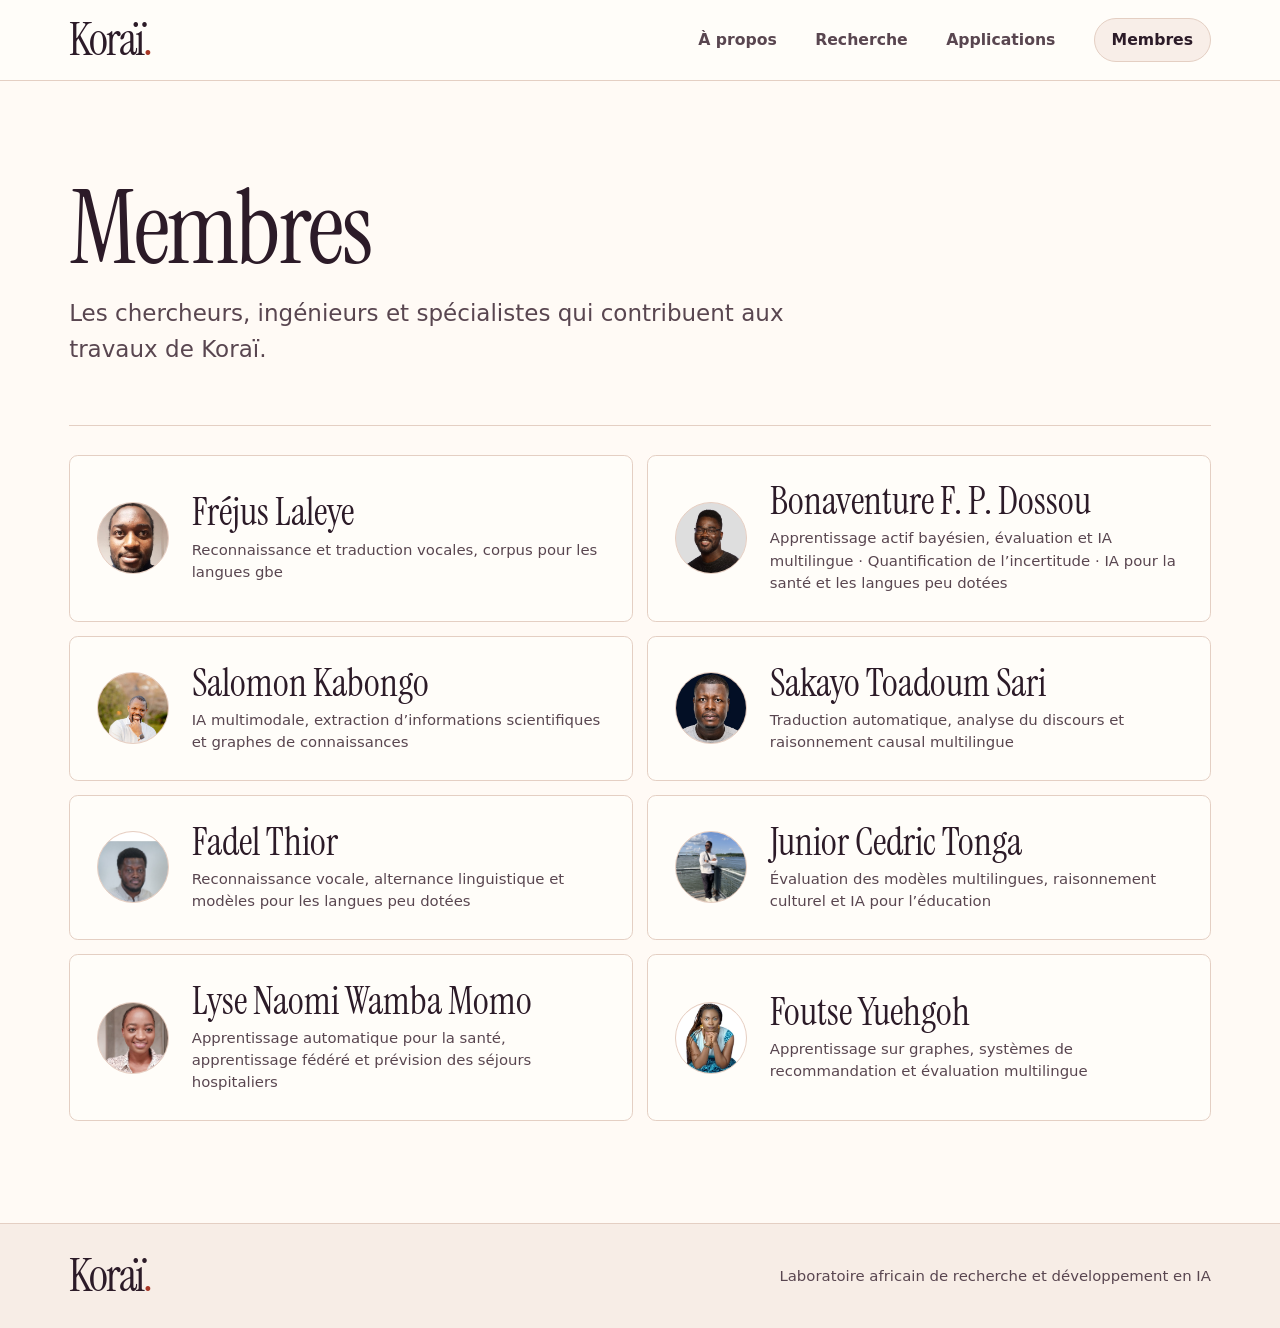
==== membres/index.html @ 8c5b4f64 "Publish Koraï lab website" ====
<!doctype html>
<html lang="fr">
<head>
  <meta charset="utf-8">
  <meta name="viewport" content="width=device-width, initial-scale=1">
  <meta name="theme-color" content="#fffaf5">
  <meta name="description" content="Annuaire des membres du laboratoire Koraï.">
  <title>Membres | Koraï</title>
  <link rel="icon" href="../assets/embleme-korai.png" type="image/png">
  <link rel="stylesheet" href="../assets/site.css">
</head>
<body>
  <a class="skip-link" href="#contenu">Aller au contenu</a>
  <header class="site-header">
    <div class="wrap site-header-inner">
      <a class="wordmark" href="../index.html" aria-label="Koraï, accueil">Koraï<span aria-hidden="true">.</span></a>
      <nav class="site-nav" aria-label="Navigation principale">
        <a href="../a-propos/index.html">À propos</a>
        <a href="../index.html#recherche">Recherche</a>
        <a href="../applications/index.html">Applications</a>
        <a class="nav-members" href="index.html" aria-current="page">Membres</a>
      </nav>
    </div>
  </header>

  <main class="wrap directory" id="contenu">
    <header class="page-intro">
      <h1>Membres</h1>
      <p class="page-lead">Les chercheurs, ingénieurs et spécialistes qui contribuent aux travaux de Koraï.</p>
    </header>
    <ul class="directory-list" aria-label="Membres de Koraï">
      <li>
        <a class="member-card" href="frejus-laleye/index.html">
          <img class="member-avatar" src="frejus-laleye/photo.jpg" alt="" width="72" height="72" loading="lazy" decoding="async">
          <span class="member-card-text">
            <span class="member-name">Fréjus Laleye</span>
            <span class="member-focus">Reconnaissance et traduction vocales, corpus pour les langues gbe</span>
          </span>
        </a>
      </li>
      <li>
        <a class="member-card" href="bonaventure-dossou/index.html">
          <img class="member-avatar" src="bonaventure-dossou/photo.jpg" alt="" width="72" height="72" loading="lazy" decoding="async">
          <span class="member-card-text">
            <span class="member-name">Bonaventure F. P. Dossou</span>
            <span class="member-focus">Apprentissage actif bayésien, évaluation et IA multilingue · Quantification de l’incertitude · IA pour la santé et les langues peu dotées</span>
          </span>
        </a>
      </li>
      <li>
        <a class="member-card" href="salomon-kabongo/index.html">
          <img class="member-avatar" src="salomon-kabongo/photo.jpg" alt="" width="72" height="72" loading="lazy" decoding="async">
          <span class="member-card-text">
            <span class="member-name">Salomon Kabongo</span>
            <span class="member-focus">IA multimodale, extraction d’informations scientifiques et graphes de connaissances</span>
          </span>
        </a>
      </li>
      <li>
        <a class="member-card" href="sakayo-toadoum-sari/index.html">
          <img class="member-avatar" src="sakayo-toadoum-sari/photo.jpg" alt="" width="72" height="72" loading="lazy" decoding="async">
          <span class="member-card-text">
            <span class="member-name">Sakayo Toadoum Sari</span>
            <span class="member-focus">Traduction automatique, analyse du discours et raisonnement causal multilingue</span>
          </span>
        </a>
      </li>
      <li>
        <a class="member-card" href="fadel-thior/index.html">
          <img class="member-avatar" src="fadel-thior/photo.jpg" alt="" width="72" height="72" loading="lazy" decoding="async">
          <span class="member-card-text">
            <span class="member-name">Fadel Thior</span>
            <span class="member-focus">Reconnaissance vocale, alternance linguistique et modèles pour les langues peu dotées</span>
          </span>
        </a>
      </li>
      <li>
        <a class="member-card" href="junior-cedric-tonga/index.html">
          <img class="member-avatar" src="junior-cedric-tonga/photo.jpg" alt="" width="72" height="72" loading="lazy" decoding="async">
          <span class="member-card-text">
            <span class="member-name">Junior Cedric Tonga</span>
            <span class="member-focus">Évaluation des modèles multilingues, raisonnement culturel et IA pour l’éducation</span>
          </span>
        </a>
      </li>
      <li>
        <a class="member-card" href="lyse-naomi-wamba-momo/index.html">
          <img class="member-avatar" src="lyse-naomi-wamba-momo/photo.jpg" alt="" width="72" height="72" loading="lazy" decoding="async">
          <span class="member-card-text">
            <span class="member-name">Lyse Naomi Wamba Momo</span>
            <span class="member-focus">Apprentissage automatique pour la santé, apprentissage fédéré et prévision des séjours hospitaliers</span>
          </span>
        </a>
      </li>
      <li>
        <a class="member-card" href="foutse-yuehgoh/index.html">
          <img class="member-avatar" src="foutse-yuehgoh/photo.jpg" alt="" width="72" height="72" loading="lazy" decoding="async">
          <span class="member-card-text">
            <span class="member-name">Foutse Yuehgoh</span>
            <span class="member-focus">Apprentissage sur graphes, systèmes de recommandation et évaluation multilingue</span>
          </span>
        </a>
      </li>
    </ul>
  </main>

  <footer class="site-footer">
    <div class="wrap footer-inner">
      <a class="wordmark" href="../index.html" aria-label="Koraï, accueil">Koraï<span aria-hidden="true">.</span></a>
      <p>Laboratoire africain de recherche et développement en IA</p>
    </div>
  </footer>
</body>
</html>
---- assets/site.css ----
@font-face {
  font-family: "Instrument Serif";
  src: url("fonts/instrument-serif.woff2") format("woff2");
  font-style: normal;
  font-weight: 400;
  font-display: swap;
}

@font-face {
  font-family: "Instrument Serif";
  src: url("fonts/instrument-serif-italic.woff2") format("woff2");
  font-style: italic;
  font-weight: 400;
  font-display: swap;
}

:root {
  color-scheme: light;
  --background: #fffaf5;
  --depth: #f7ede6;
  --surface: #f8eee8;
  --panel: #fffdf9;
  --line: #e4cfc3;
  --ink: #2c1b28;
  --muted: #594650;
  --brand: #a83726;
  --logo-color: #f65338;
  --inverse: #fffaf5;
  --display: "Instrument Serif", Georgia, serif;
  --body: "Avenir Next", Avenir, system-ui, sans-serif;
  --page-gutter: clamp(1.25rem, 5.4vw, 5rem);
  --section-space: clamp(3.75rem, 8vw, 7rem);
  font-family: var(--body);
  font-size: 100%;
  color: var(--ink);
  background: var(--background);
}

* { box-sizing: border-box; }

body {
  margin: 0;
  min-height: 100vh;
  display: flex;
  flex-direction: column;
  font-size: 1rem;
  line-height: 1.65;
}

main { flex: 1; }

h1, h2, h3, p, figure, dl, dd { margin: 0; }

h1, h2, h3 {
  font-family: var(--display);
  font-weight: 400;
  text-wrap: balance;
}

h1, h2 { letter-spacing: -.025em; }

h1 em { color: var(--brand); font-weight: 400; }

h2 {
  font-size: clamp(2.65rem, 5.4vw, 4.9rem);
  line-height: .98;
}

h3 {
  font-size: clamp(1.9rem, 3.2vw, 2.7rem);
  letter-spacing: -.015em;
  line-height: 1.03;
}

a { color: inherit; }

img { display: block; max-width: 100%; }

:focus-visible {
  outline: 2px solid var(--brand);
  outline-offset: 5px;
}

[id] { scroll-margin-top: 1.5rem; }

.wrap {
  width: min(100% - 2 * var(--page-gutter), 80rem);
  margin-inline: auto;
}

.skip-link {
  position: absolute;
  z-index: 3;
  inset: .5rem auto auto .5rem;
  padding: .75rem 1rem;
  color: var(--inverse);
  background: var(--brand);
  transform: translateY(calc(-100% - 1rem));
}

.skip-link:focus { transform: translateY(0); }

.site-header {
  border-bottom: 1px solid var(--line);
  background: var(--panel);
}

.site-header-inner,
.footer-inner {
  display: flex;
  justify-content: space-between;
  align-items: center;
  gap: 1.25rem 2rem;
}

.site-header-inner { min-height: 5rem; }

.wordmark {
  display: inline-block;
  font-family: var(--display);
  font-size: 2.85rem;
  letter-spacing: -.04em;
  line-height: 1;
  text-decoration: none;
  white-space: nowrap;
}

.wordmark span { color: var(--brand); }

.site-nav {
  display: flex;
  align-items: center;
  gap: clamp(1rem, 3vw, 2.8rem);
  font-size: .98rem;
  font-weight: 650;
}

.site-nav a { color: var(--muted); text-decoration: none; white-space: nowrap; }

.site-nav a:hover,
.site-nav a[aria-current="page"] {
  color: var(--ink);
  text-decoration: underline;
  text-decoration-color: var(--brand);
  text-underline-offset: .38em;
}

.site-nav .nav-members {
  border: 1px solid var(--line);
  border-radius: 100vmax;
  padding: .48rem 1.05rem;
}

.site-nav .nav-members:hover,
.site-nav .nav-members[aria-current="page"] {
  background: var(--surface);
  text-decoration: none;
}

.hero,
.lab-intro-inner {
  display: grid;
  grid-template-columns: minmax(0, 1.13fr) minmax(0, 1fr);
  align-items: center;
  gap: clamp(2rem, 5.5vw, 5.5rem);
}

.hero { padding-block: clamp(2.8rem, 6vw, 5.5rem) var(--section-space); }

.lab-intro {
  background: radial-gradient(ellipse at 85% 25%, #ffe0d1, transparent 58%), var(--background);
  border-bottom: 1px solid var(--line);
}

.lab-intro-inner { padding-block: clamp(3rem, 7vw, 6.5rem); }

.site-descriptor {
  max-width: 34rem;
  margin-bottom: clamp(1.45rem, 3vw, 2.35rem);
  padding-left: .8rem;
  border-left: 2px solid var(--brand);
  color: var(--brand);
  font-size: .95rem;
  font-weight: 650;
  line-height: 1.45;
}

.hero h1,
.lab-intro h1 {
  font-size: clamp(4.3rem, 9.7vw, 9rem);
  line-height: .85;
}

.hero h1 {
  font-size: clamp(3rem, 7.4vw, 6.5rem);
  line-height: .92;
}

.hero h1 em,
.lab-intro h1 em { display: block; }

.hero-summary,
.lab-intro-copy > p:not(.site-descriptor) {
  max-width: 42ch;
  margin-top: clamp(1.55rem, 3vw, 2.3rem);
  color: var(--muted);
  font-size: clamp(1.04rem, 1.5vw, 1.22rem);
  line-height: 1.58;
}

.hero-actions {
  display: flex;
  flex-wrap: wrap;
  align-items: center;
  gap: .9rem 1.4rem;
  margin-top: 2rem;
}

.lab-intro .button { margin-top: 2rem; }

.button {
  display: inline-flex;
  justify-content: center;
  align-items: center;
  min-height: 3rem;
  padding: .65rem 1.25rem;
  border: 1px solid transparent;
  border-radius: .35rem;
  background: var(--brand);
  color: var(--inverse);
  font-weight: 700;
  text-decoration: none;
}

.button:hover { background: #842719; }

.text-link {
  color: var(--brand);
  font-weight: 650;
  text-underline-offset: .25em;
}

.text-link:hover { color: var(--ink); }

.emblem-panel {
  isolation: isolate;
  position: relative;
  overflow: hidden;
  display: grid;
  place-items: center;
  min-height: clamp(24rem, 38vw, 34rem);
  border: 1px solid var(--line);
  border-radius: .75rem;
  background: radial-gradient(ellipse at 48% 30%, #502637, #331d2c 68%, #241521);
}

.emblem-panel::before,
.emblem-panel::after {
  position: absolute;
  z-index: -1;
  content: "";
  width: 78%;
  aspect-ratio: 1;
  border: 1px solid #ffa38457;
  border-radius: 50%;
}

.emblem-panel::before { inset: auto auto -38% -20%; }

.emblem-panel::after { inset: -38% -20% auto auto; }

.korai-symbol {
  display: block;
  width: clamp(9rem, 20vw, 19rem);
  aspect-ratio: 1;
  background: var(--logo-color);
  mask: url("embleme-korai.png") center / contain no-repeat;
}

.lab-emblem .korai-symbol { width: clamp(12rem, 25vw, 23rem); }

.hero-brand-lockup {
  display: grid;
  justify-items: center;
  gap: .35rem;
  padding: 9%;
}

.brand-caption {
  max-width: 53ch;
  margin: .85rem .12rem 0;
  color: var(--muted);
  font-size: .92rem;
  line-height: 1.55;
}

.brand-caption strong { color: var(--ink); }

.brand-signature {
  color: var(--inverse);
  font-family: var(--display);
  font-size: clamp(3.25rem, 7vw, 6.5rem);
  line-height: .85;
  letter-spacing: -.04em;
}

.section-spacing { padding-block: var(--section-space); }

.research-band,
.lab-work {
  background: var(--surface);
  border-block: 1px solid var(--line);
}

.section-intro,
.lab-team,
.lab-work-inner {
  display: grid;
  grid-template-columns: minmax(0, 1fr) minmax(0, 1fr);
  align-items: start;
  gap: 1rem clamp(1.5rem, 6vw, 6rem);
}

.section-intro { margin-bottom: clamp(1.8rem, 4vw, 3.35rem); }

.section-intro > p,
.lab-team p,
.lab-work-inner > div > p {
  max-width: 45ch;
  color: var(--muted);
  font-size: clamp(1.03rem, 1.45vw, 1.15rem);
}

.lab-work-inner > div > p { margin-top: 1.4rem; }

.axis-grid,
.expertise-grid {
  display: grid;
  gap: .9rem;
}

.axis-grid { grid-template-columns: 1.35fr 1fr 1fr; }

.expertise-grid { grid-template-columns: repeat(2, minmax(0, 1fr)); }

.axis,
.expertise-card {
  min-width: 0;
  padding: clamp(1.3rem, 3vw, 2.45rem);
  border: 1px solid var(--line);
  border-radius: .55rem;
  background: var(--panel);
}

.expertise-card {
  background: var(--panel);
  border-top: 2px solid #dc8a72;
}

.axis h3,
.expertise-card h3 { margin-bottom: .75rem; }

.axis p,
.expertise-card p { max-width: 53ch; color: var(--muted); }

.axis-primary {
  background: #f9d5c7;
  border-color: #ebbaa9;
}

.axis-primary p { color: var(--ink); }

.axis-link { display: inline-block; margin-top: .9rem; }

.lab-team h2 { max-width: 15ch; }

.lab-team .text-link {
  display: inline-block;
  margin-top: 1rem;
}

.lab-work-list > div {
  padding-block: 1.1rem;
  border-top: 1px solid var(--line);
}

.lab-work-list > div:first-child { padding-top: 0; border-top: 0; }

.lab-work-list > div:last-child { padding-bottom: 0; }

.lab-work-list dt {
  margin-bottom: .28rem;
  font-weight: 700;
  color: var(--brand);
}

.lab-work-list dd { color: var(--muted); }

.site-footer {
  padding-block: 1.8rem;
  border-top: 1px solid var(--line);
  background: var(--depth);
  color: var(--ink);
}

.site-footer p { color: var(--muted); font-size: .93rem; }

.page-intro {
  padding-block: clamp(3rem, 8vw, 7rem) clamp(2rem, 4.5vw, 4rem);
  border-bottom: 1px solid var(--line);
}

.page-intro h1,
.profile h1 {
  font-size: clamp(3.75rem, 8vw, 7.6rem);
  line-height: .9;
}

.page-lead {
  max-width: 49ch;
  margin-top: 1.25rem;
  color: var(--muted);
  font-size: clamp(1.13rem, 2vw, 1.44rem);
  line-height: 1.56;
}

.applications-intro {
  background: radial-gradient(ellipse at 82% 18%, #ffe0d1, transparent 62%);
  border-bottom: 1px solid var(--line);
}

.applications-hero {
  display: grid;
  grid-template-columns: minmax(0, 1.12fr) minmax(0, .88fr);
  align-items: center;
  gap: clamp(2rem, 6vw, 6rem);
  padding-block: clamp(3rem, 7vw, 6.5rem);
}

.applications-hero h1 {
  font-size: clamp(3.8rem, 9.1vw, 8.4rem);
  line-height: .86;
}

.applications-hero h1 em { display: block; }

.applications-hero .text-link { display: inline-block; margin-top: 1.4rem; }

.rd-figure {
  min-width: 0;
  padding: clamp(1.4rem, 3.6vw, 2.7rem);
  border: 1px solid var(--line);
  border-radius: .75rem;
  background: var(--panel);
  box-shadow: 0 1.25rem 3.75rem #6d382917;
}

.rd-figure h2 { font-size: clamp(2.35rem, 4vw, 3.8rem); }

.rd-figure figcaption > p { margin-top: .55rem; color: var(--muted); }

.rd-chart {
  display: grid;
  gap: 1rem;
  margin-block: 1.55rem .9rem;
}

.rd-row {
  display: grid;
  grid-template-columns: minmax(0, 1fr) auto;
  align-items: baseline;
  gap: .35rem .65rem;
}

.rd-row strong { color: var(--ink); font-variant-numeric: tabular-nums; }

.rd-track {
  grid-column: 1 / -1;
  overflow: hidden;
  height: .55rem;
  border-radius: 100vmax;
  background: var(--surface);
}

.rd-fill { display: block; height: 100%; border-radius: inherit; }

.rd-fill-africa { width: 19%; background: var(--logo-color); }

.rd-fill-world { width: 96%; background: #502637; }

.rd-scale {
  display: flex;
  justify-content: space-between;
  margin-top: -.5rem;
  color: var(--muted);
  font-size: .82rem;
}

.source-note { color: var(--muted); font-size: .875rem; line-height: 1.35; }

.source-note a { text-underline-offset: .19em; }

.source-note a:hover { color: var(--brand); }

.application-cases > h2 { margin-bottom: 1rem; }

.case-nav {
  display: flex;
  flex-wrap: wrap;
  gap: .6rem 1.4rem;
  margin-bottom: clamp(1.6rem, 4vw, 3rem);
}

.application-case {
  padding: clamp(1.35rem, 3.8vw, 3.45rem);
  border: 1px solid var(--line);
  border-radius: .65rem;
  background: var(--panel);
}

.application-case + .application-case { margin-top: 1rem; }

.case-header {
  display: grid;
  grid-template-columns: minmax(0, 1fr) minmax(0, 1fr);
  gap: clamp(1rem, 4vw, 3rem);
  align-items: start;
}

.case-header h3 { font-size: clamp(2.25rem, 4.3vw, 3.75rem); }

.case-scenarios {
  display: flex;
  flex-wrap: wrap;
  gap: clamp(1.5rem, 3.6vw, 2.7rem);
  margin-top: clamp(1.65rem, 4vw, 3rem);
}

.case-scenario {
  flex: 1 1 15.5rem;
  min-width: 0;
  padding-top: 1.15rem;
  border-top: 1px solid var(--line);
}

.case-scenario h4 {
  margin: 0;
  font-family: var(--display);
  font-size: clamp(1.6rem, 2.8vw, 2.35rem);
  font-weight: 400;
  line-height: 1.12;
  text-wrap: balance;
}

.case-scenario h4 + p { margin-top: .7rem; color: var(--muted); }

.case-flow {
  display: flex;
  flex-wrap: wrap;
  gap: .45rem;
  margin: 1.15rem 0 0;
  padding: 0;
  list-style: none;
}

.case-flow li {
  padding: .22rem .65rem;
  border: 1px solid var(--line);
  border-radius: 100vmax;
  background: var(--surface);
  font-size: .86rem;
  line-height: 1.5;
}

.case-stat {
  display: flex;
  flex-wrap: wrap;
  align-items: baseline;
  gap: .55rem 1rem;
  padding-left: 1rem;
  border-left: 1px solid var(--line);
}

.case-stat strong {
  font-family: var(--display);
  font-size: clamp(2.2rem, 4.5vw, 4rem);
  font-weight: 400;
  line-height: .95;
  color: var(--brand);
  white-space: nowrap;
}

.case-stat strong span { font-size: .55em; }

.case-stat > div { flex: 1 1 12rem; }
.case-stat p { max-width: 40ch; color: var(--muted); }
.case-stat .source-note { margin-top: .35rem; }

.directory { padding-bottom: var(--section-space); }

.directory-list {
  display: grid;
  grid-template-columns: repeat(2, minmax(0, 1fr));
  gap: .9rem;
  margin: 1.8rem 0 0;
  padding: 0;
  list-style: none;
}

.member-card {
  display: grid;
  grid-template-columns: auto minmax(0, 1fr);
  align-items: center;
  gap: clamp(.9rem, 2.3vw, 1.45rem);
  height: 100%;
  padding: clamp(1rem, 2.4vw, 1.65rem);
  border: 1px solid var(--line);
  border-radius: .55rem;
  background: var(--panel);
  text-decoration: none;
}

.member-card:hover {
  border-color: var(--brand);
  background: var(--surface);
}

.member-avatar {
  display: grid;
  place-items: center;
  width: clamp(3rem, 6vw, 4.5rem);
  height: auto;
  aspect-ratio: 1;
  border: 1px solid var(--line);
  border-radius: 50%;
  background: #f9d5c7;
  color: var(--brand);
  font-family: var(--display);
  font-size: clamp(1.6rem, 4vw, 2.4rem);
  line-height: 1;
  object-fit: cover;
}

.member-card-text { display: grid; gap: .35rem; }

.member-name {
  font-family: var(--display);
  font-size: clamp(1.6rem, 3vw, 2.38rem);
  line-height: 1.04;
}

.member-card:hover .member-name {
  text-decoration: underline;
  text-decoration-thickness: 1px;
  text-underline-offset: .2em;
}

.member-focus { color: var(--muted); font-size: .93rem; line-height: 1.5; }

.profile { padding-block: 2.75rem var(--section-space); }

.profile-layout {
  display: grid;
  grid-template-columns: minmax(9rem, 1fr) minmax(0, 2fr);
  align-items: start;
  gap: clamp(1.65rem, 6vw, 6rem);
  margin-top: 2rem;
}

.profile-photo,
.profile-placeholder {
  width: 100%;
  aspect-ratio: 4 / 5;
  border-radius: .55rem;
}

.profile-photo { height: auto; object-fit: cover; object-position: center 36%; }

img.member-avatar { object-position: center 36%; }

.profile-placeholder {
  display: grid;
  place-content: center;
  grid-auto-flow: column;
  background: radial-gradient(ellipse, #fff5ed, #f1cdbf);
  border: 1px solid var(--line);
  color: var(--ink);
  font-family: var(--display);
  font-size: clamp(5rem, 12vw, 11rem);
  line-height: 1;
  letter-spacing: -.04em;
}

.profile-placeholder span,
.profile-note { color: var(--brand); }

.profile-note { margin-bottom: .6rem; font-weight: 700; }

.profile-affiliation {
  margin-top: .6rem;
  color: var(--muted);
  font-size: 1.16rem;
}

.profile-section {
  margin-top: 1.7rem;
  padding-top: 1.5rem;
  border-top: 1px solid var(--line);
}

.profile-section h2 {
  margin-bottom: 1rem;
  font-size: clamp(2rem, 4vw, 3.3rem);
}

.profile-section p { color: var(--muted); }

.profile-section p + p { margin-top: .9rem; }

.member-profile h1 { font-size: clamp(3rem, 6.9vw, 6.6rem); }

.profile-links {
  display: flex;
  flex-wrap: wrap;
  gap: .5rem 1.2rem;
  margin: 0;
  padding: 0;
  list-style: none;
}

.skill-list {
  display: flex;
  flex-wrap: wrap;
  gap: .5rem;
  margin: 0;
  padding: 0;
  list-style: none;
}

.skill-list li {
  padding: .35rem .7rem;
  border: 1px solid var(--line);
  border-radius: 100vmax;
  background: var(--surface);
}

.home-motion [data-reveal] {
  opacity: 0;
  transition: opacity 440ms ease-in;
}

.home-motion [data-reveal] > * {
  transform: translateY(1.25rem);
  transition: transform 440ms ease-in;
}

.home-motion [data-reveal].is-in-view,
.home-motion [data-reveal]:focus-within {
  opacity: 1;
  transition: opacity 850ms ease-out var(--reveal-delay, 0ms);
}

.home-motion [data-reveal].is-in-view > *,
.home-motion [data-reveal]:focus-within > * {
  transform: translateY(0);
  transition: transform 850ms ease-out var(--reveal-delay, 0ms);
}

.hero-brand-lockup { --reveal-delay: 120ms; }
.axis:nth-child(2) { --reveal-delay: 80ms; }
.axis:nth-child(3) { --reveal-delay: 160ms; }

@media (max-width: 850px) {
  .hero, .lab-intro-inner, .applications-hero { grid-template-columns: 1fr; }
  .lab-intro h1 { font-size: clamp(4rem, 13vw, 7.5rem); }
  .emblem-panel { min-height: 0; aspect-ratio: 4 / 3; }
  .korai-symbol, .lab-emblem .korai-symbol { width: min(38vw, 18rem); }
  .axis-grid { grid-template-columns: 1fr 1fr; }
  .axis-primary { grid-column: 1 / -1; }
  .section-intro, .lab-team, .lab-work-inner { grid-template-columns: 1fr; }
  .lab-work-inner { gap: 2rem; }
}

@media (max-width: 590px) {
  .profile-layout, .axis-grid, .expertise-grid, .case-header, .directory-list { grid-template-columns: 1fr; }
  .case-stat { padding-left: 0; border-left: 0; }
  .profile-photo, .profile-placeholder { max-width: 16rem; }
  .member-profile .profile-placeholder {
    max-width: 7.5rem;
    aspect-ratio: 1;
    border-radius: 50%;
    font-size: 3.65rem;
  }
  .footer-inner { align-items: flex-start; flex-direction: column; gap: .75rem; }
}

@media (max-width: 425px) {
  .site-header-inner { flex-wrap: wrap; padding-block: .9rem; gap: .9rem; }
  .site-nav { width: 100%; flex-wrap: wrap; justify-content: space-between; gap: .65rem; font-size: .875rem; }
  .site-nav .nav-members { padding-inline: .65rem; }
  .lab-intro h1 { font-size: clamp(3.4rem, 14vw, 4.25rem); }
}

@media (max-width: 360px) {
  .site-nav { display: grid; grid-template-columns: 1fr 1fr; }
  .site-nav .nav-members { justify-self: start; }
}
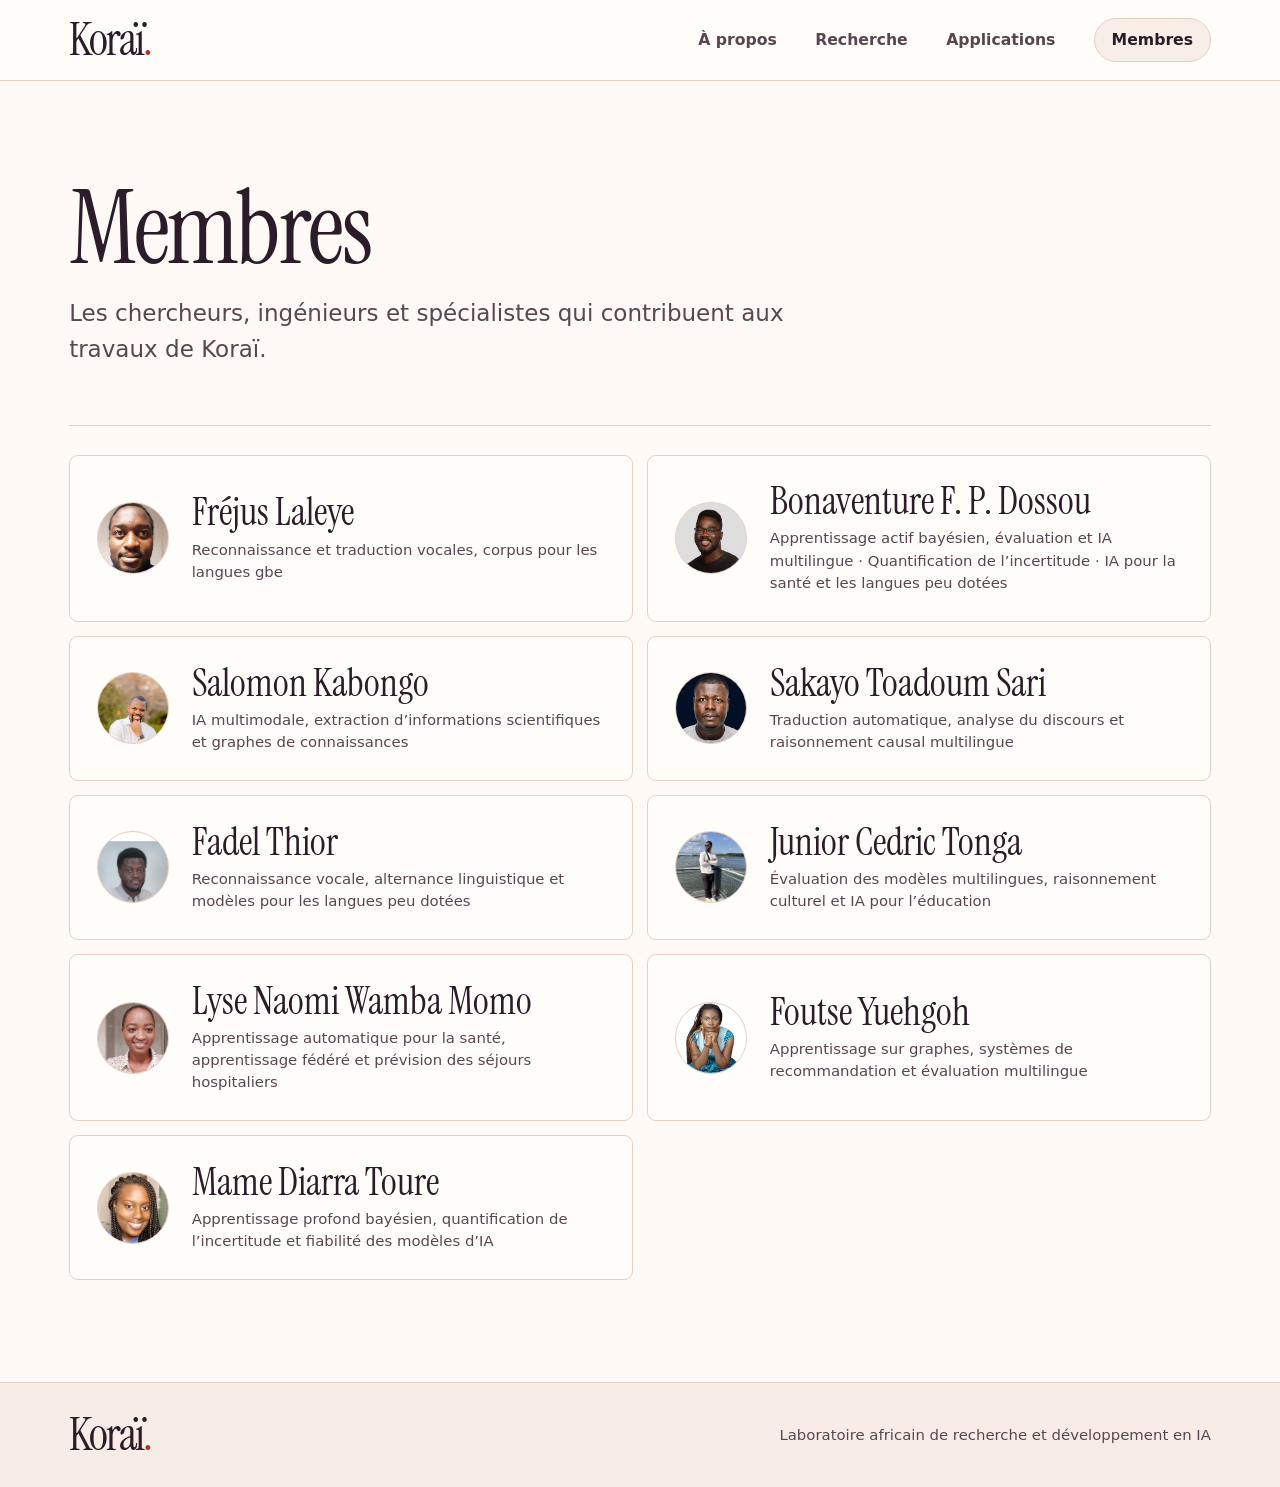
==== commit 72f17165: "Add Mame Diarra Toure to the member directory" ====
--- a/membres/index.html
+++ b/membres/index.html
@@ -101,6 +101,15 @@
           </span>
         </a>
       </li>
+      <li>
+        <a class="member-card" href="mame-diarra-toure/index.html">
+          <img class="member-avatar" src="mame-diarra-toure/photo.jpg" alt="" width="72" height="72" loading="lazy" decoding="async">
+          <span class="member-card-text">
+            <span class="member-name">Mame Diarra Toure</span>
+            <span class="member-focus">Apprentissage profond bayésien, quantification de l’incertitude et fiabilité des modèles d’IA</span>
+          </span>
+        </a>
+      </li>
     </ul>
   </main>
 
